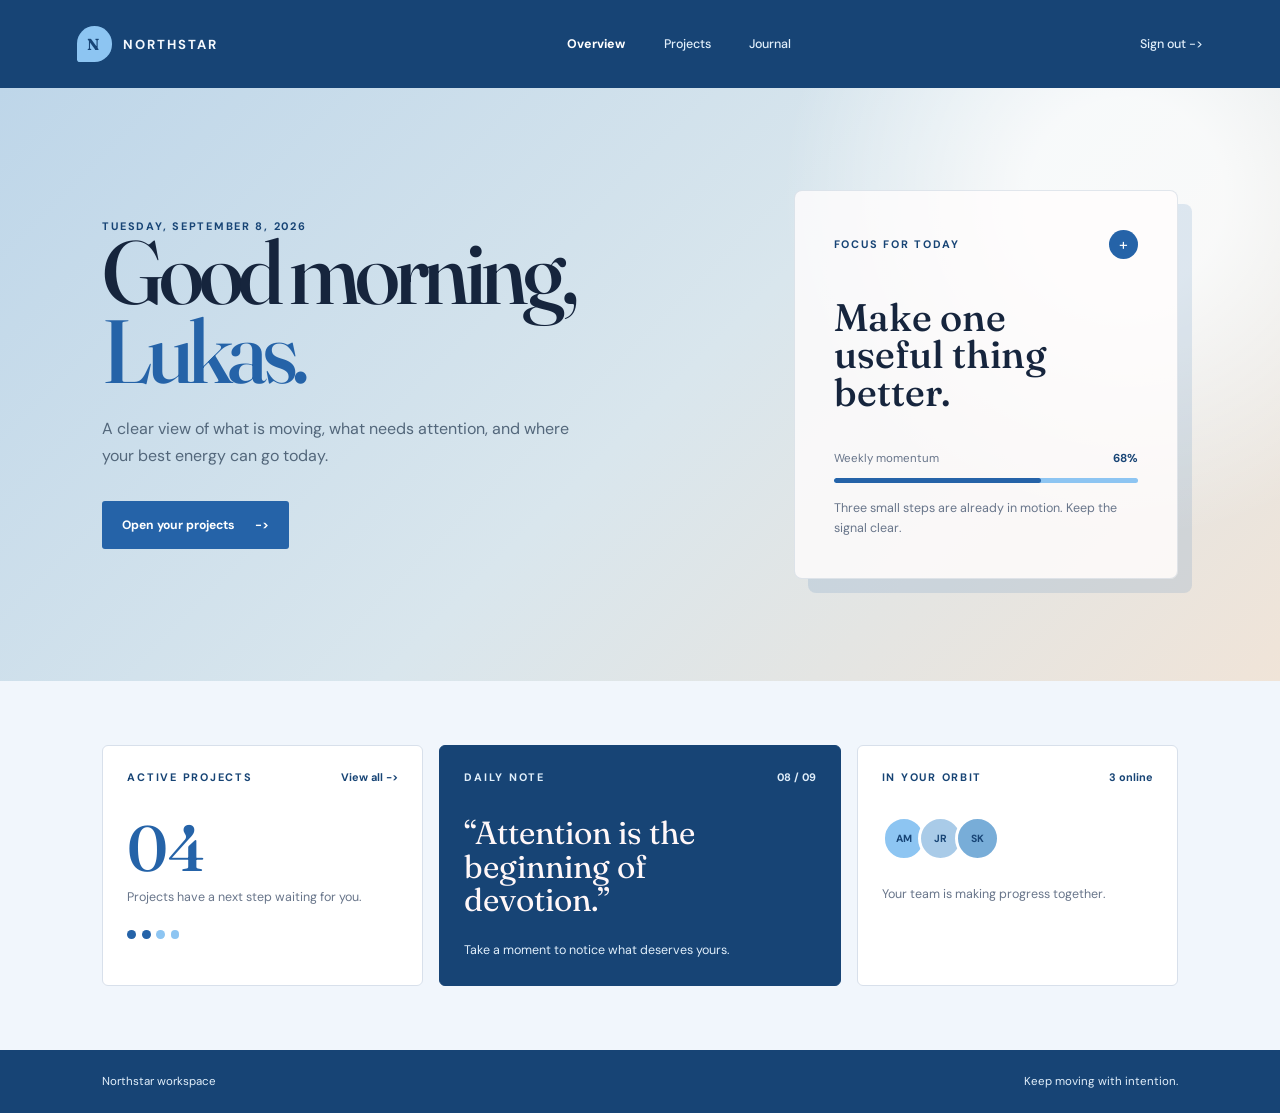
==== home.html @ 4fd85d39 "update" ====
<!DOCTYPE html>
<html lang="en">
<head>
    <meta charset="UTF-8">
    <meta name="viewport" content="width=device-width, initial-scale=1.0">
    <meta name="description" content="Your Northstar workspace dashboard.">
    <title>Workspace | Northstar</title>
    <link rel="stylesheet" href="home.css">
</head>
<body>
    <header class="home-header">
        <a class="brand" href="home.html" aria-label="Northstar workspace">
            <span class="brand-mark">N</span>
            <span>Northstar</span>
        </a>
        <nav class="home-nav" aria-label="Workspace navigation">
            <a class="active" href="#overview">Overview</a>
            <a href="#projects">Projects</a>
            <a href="#journal">Journal</a>
        </nav>
        <a class="profile-link" href="index.html">Sign out <span aria-hidden="true">-&gt;</span></a>
    </header>

    <main>
        <section class="home-hero" id="overview">
            <div class="hero-copy">
                <p class="eyebrow">Tuesday, September 8, 2026</p>
                <h1>Good morning,<br><em>Lukas.</em></h1>
                <p class="hero-text">A clear view of what is moving, what needs attention, and where your best energy can go today.</p>
                <a class="primary-action" href="#projects">Open your projects <span aria-hidden="true">-&gt;</span></a>
            </div>
            <div class="focus-card">
                <div class="focus-card-top">
                    <span class="card-label">Focus for today</span>
                    <span class="focus-icon" aria-hidden="true">+</span>
                </div>
                <h2>Make one useful thing better.</h2>
                <div class="progress-row">
                    <span>Weekly momentum</span>
                    <strong>68%</strong>
                </div>
                <div class="progress-track"><span></span></div>
                <p>Three small steps are already in motion. Keep the signal clear.</p>
            </div>
        </section>

        <section class="overview-grid" id="projects" aria-label="Workspace overview">
            <article class="overview-card project-card">
                <div class="card-heading">
                    <span class="card-label">Active projects</span>
                    <a href="#projects" aria-label="View all projects">View all <span aria-hidden="true">-&gt;</span></a>
                </div>
                <strong class="big-number">04</strong>
                <p>Projects have a next step waiting for you.</p>
                <div class="project-lines" aria-hidden="true"><span></span><span></span><span></span><span></span></div>
            </article>
            <article class="overview-card journal-card" id="journal">
                <div class="card-heading">
                    <span class="card-label">Daily note</span>
                    <span class="date-mark">08 / 09</span>
                </div>
                <blockquote>“Attention is the beginning of devotion.”</blockquote>
                <p>Take a moment to notice what deserves yours.</p>
            </article>
            <article class="overview-card people-card">
                <div class="card-heading">
                    <span class="card-label">In your orbit</span>
                    <span class="online-dot">3 online</span>
                </div>
                <div class="avatars" aria-label="Three team members online"><span>AM</span><span>JR</span><span>SK</span></div>
                <p>Your team is making progress together.</p>
            </article>
        </section>
    </main>

    <footer class="home-footer">
        <span>Northstar workspace</span>
        <span>Keep moving with intention.</span>
    </footer>
</body>
</html>
---- home.css ----
@import url('https://fonts.googleapis.com/css2?family=DM+Sans:wght@400;500;700&family=Fraunces:opsz,wght@9..144,500;9..144,600&display=swap');

:root {
    --ink: #16253d;
    --muted: #68758a;
    --paper: #f1f6fc;
    --panel: #ffffff;
    --red: #2563a8;
    --red-dark: #174475;
    --blush: #8dc5f2;
    --line: #d8e0eb;
}

* {
    box-sizing: border-box;
}

html {
    scroll-behavior: smooth;
}

body {
    min-height: 100vh;
    margin: 0;
    color: var(--ink);
    background: var(--paper);
    font-family: 'DM Sans', Arial, sans-serif;
}

.home-header {
    display: flex;
    align-items: center;
    justify-content: space-between;
    min-height: 5.5rem;
    padding: 1.25rem clamp(1.5rem, 6vw, 6rem);
    background: var(--red-dark);
}

.brand {
    display: flex;
    align-items: center;
    gap: 0.7rem;
    color: #f4f8fd;
    font-size: 0.82rem;
    font-weight: 700;
    letter-spacing: 0.15em;
    text-decoration: none;
    text-transform: uppercase;
}

.brand-mark {
    display: grid;
    width: 2.2rem;
    height: 2.2rem;
    place-items: center;
    color: var(--red-dark);
    background: var(--blush);
    border-radius: 50% 50% 50% 8%;
    font-family: 'Fraunces', Georgia, serif;
    font-size: 1rem;
}

.home-nav {
    display: flex;
    gap: clamp(1rem, 3vw, 2.5rem);
}

.home-nav a,
.profile-link {
    color: #e1effb;
    font-size: 0.78rem;
    font-weight: 500;
    text-decoration: none;
}

.home-nav a.active {
    color: #fff;
    font-weight: 700;
}

.home-nav a:hover,
.home-nav a:focus-visible,
.profile-link:hover,
.profile-link:focus-visible {
    color: #fff;
    text-decoration: underline;
}

.home-hero {
    display: grid;
    grid-template-columns: minmax(0, 1fr) minmax(280px, 0.65fr);
    align-items: center;
    gap: clamp(2rem, 8vw, 9rem);
    min-height: 31rem;
    padding: clamp(4rem, 8vw, 8rem) clamp(1.5rem, 8vw, 9rem);
    background:
        radial-gradient(circle at 88% 18%, rgba(255, 255, 255, 0.78) 0 8%, transparent 28%),
        linear-gradient(135deg, #bed6e9 0%, #d9e6ed 52%, #f0e4d8 100%);
}

.hero-copy {
    max-width: 42rem;
}

.eyebrow,
.card-label {
    margin: 0;
    color: var(--red-dark);
    font-size: 0.68rem;
    font-weight: 700;
    letter-spacing: 0.16em;
    text-transform: uppercase;
}

h1,
h2,
h3,
p {
    margin-top: 0;
}

h1 {
    max-width: 9ch;
    margin-bottom: 1.5rem;
    font-family: 'Fraunces', Georgia, serif;
    font-size: clamp(3.5rem, 7vw, 7rem);
    font-weight: 500;
    line-height: 0.88;
    letter-spacing: -0.06em;
}

h1 em {
    color: var(--red);
    font-style: normal;
}

.hero-text {
    max-width: 30rem;
    margin-bottom: 2rem;
    color: #53677b;
    font-size: 1rem;
    line-height: 1.7;
}

.primary-action {
    display: inline-flex;
    align-items: center;
    gap: 1.2rem;
    padding: 1rem 1.25rem;
    color: #fff;
    background: var(--red);
    border-radius: 3px;
    font-size: 0.76rem;
    font-weight: 700;
    text-decoration: none;
    transition: background 0.2s, transform 0.2s;
}

.primary-action:hover,
.primary-action:focus-visible {
    background: var(--red-dark);
    transform: translateY(-2px);
}

.focus-card {
    padding: clamp(1.5rem, 3vw, 2.5rem);
    background: rgba(255, 253, 253, 0.8);
    border: 1px solid rgba(23, 68, 117, 0.12);
    border-radius: 8px;
    box-shadow: 14px 14px 0 rgba(37, 99, 168, 0.13);
}

.focus-card-top,
.card-heading,
.progress-row {
    display: flex;
    align-items: center;
    justify-content: space-between;
    gap: 1rem;
}

.focus-icon {
    display: grid;
    width: 1.8rem;
    height: 1.8rem;
    place-items: center;
    color: #fff;
    background: var(--red);
    border-radius: 50%;
}

.focus-card h2 {
    max-width: 9ch;
    margin: 2.5rem 0;
    font-family: 'Fraunces', Georgia, serif;
    font-size: clamp(2rem, 3vw, 3rem);
    font-weight: 500;
    line-height: 0.98;
}

.progress-row {
    color: var(--muted);
    font-size: 0.72rem;
}

.progress-row strong {
    color: var(--red-dark);
}

.progress-track {
    height: 0.35rem;
    margin: 0.7rem 0 1rem;
    overflow: hidden;
    background: var(--blush);
    border-radius: 999px;
}

.progress-track span {
    display: block;
    width: 68%;
    height: 100%;
    background: var(--red);
    border-radius: inherit;
}

.focus-card p,
.overview-card p {
    margin: 0;
    color: var(--muted);
    font-size: 0.78rem;
    line-height: 1.6;
}

.overview-grid {
    display: grid;
    grid-template-columns: 1fr 1.25fr 1fr;
    gap: 1rem;
    padding: clamp(2rem, 5vw, 5rem) clamp(1.5rem, 8vw, 9rem);
    background: var(--paper);
}

.overview-card {
    min-height: 14rem;
    padding: 1.5rem;
    background: var(--panel);
    border: 1px solid var(--line);
    border-radius: 6px;
}

.overview-card .card-heading {
    margin-bottom: 2rem;
}

.card-heading a,
.date-mark,
.online-dot {
    color: var(--red-dark);
    font-size: 0.68rem;
    font-weight: 700;
    text-decoration: none;
}

.big-number {
    display: block;
    margin-bottom: 0.5rem;
    color: var(--red);
    font-family: 'Fraunces', Georgia, serif;
    font-size: 4rem;
    font-weight: 500;
    line-height: 1;
}

.project-lines {
    display: flex;
    gap: 0.35rem;
    margin-top: 1.4rem;
}

.project-lines span {
    width: 0.55rem;
    height: 0.55rem;
    background: var(--blush);
    border-radius: 50%;
}

.project-lines span:first-child,
.project-lines span:nth-child(2) {
    background: var(--red);
}

.journal-card {
    background: var(--red-dark);
    border-color: var(--red-dark);
}

.journal-card .card-label,
.journal-card .date-mark,
.journal-card p {
    color: #e1effb;
}

.journal-card blockquote {
    max-width: 17rem;
    margin: 0 0 1.5rem;
    color: #fff7f8;
    font-family: 'Fraunces', Georgia, serif;
    font-size: clamp(1.5rem, 2.5vw, 2.15rem);
    line-height: 1.05;
}

.avatars {
    display: flex;
    margin: 0.5rem 0 1.5rem;
}

.avatars span {
    display: grid;
    width: 2.8rem;
    height: 2.8rem;
    margin-right: -0.5rem;
    place-items: center;
    color: var(--red-dark);
    background: var(--blush);
    border: 3px solid var(--panel);
    border-radius: 50%;
    font-size: 0.65rem;
    font-weight: 700;
}

.avatars span:nth-child(2) { background: #a9cbe8; }
.avatars span:nth-child(3) { background: #78add8; }

.home-footer {
    display: flex;
    justify-content: space-between;
    padding: 1.5rem clamp(1.5rem, 8vw, 9rem);
    color: #e1effb;
    background: var(--red-dark);
    font-size: 0.72rem;
}

@media (max-width: 760px) {
    .home-header {
        flex-wrap: wrap;
        gap: 1rem;
        padding: 1rem 1.5rem;
    }

    .home-nav {
        order: 3;
        width: 100%;
        justify-content: space-between;
    }

    .profile-link {
        font-size: 0.7rem;
    }

    .home-hero {
        grid-template-columns: 1fr;
        gap: 3rem;
        padding: 4rem 1.5rem 5rem;
    }

    h1 {
        font-size: clamp(3.5rem, 16vw, 5.5rem);
    }

    .overview-grid {
        grid-template-columns: 1fr;
        padding: 2rem 1.5rem 4rem;
    }

    .home-footer {
        flex-direction: column;
        gap: 0.5rem;
    }
}
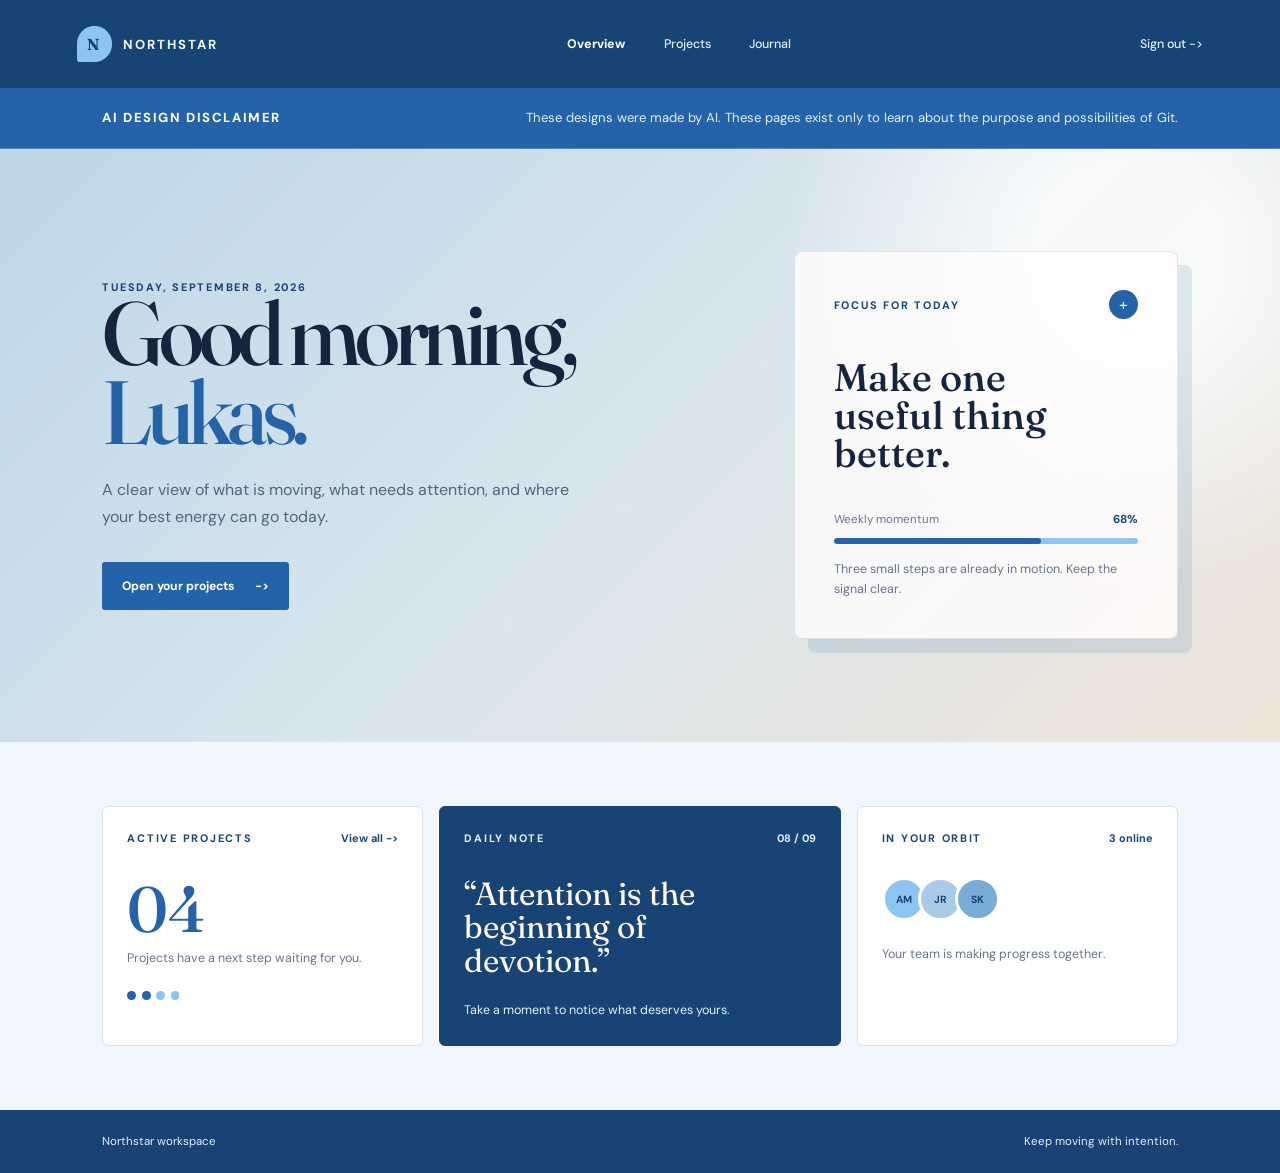
==== commit 74bc1e50: "Added a disclosure about the use of AI in this Repo" ====
--- a/home.html
+++ b/home.html
@@ -22,6 +22,10 @@
     </header>
 
     <main>
+        <aside class="ai-disclaimer" aria-label="Disclaimer">
+            <strong>AI design disclaimer</strong>
+            <p>These designs were made by AI. These pages exist only to learn about the purpose and possibilities of Git.</p>
+        </aside>
         <section class="home-hero" id="overview">
             <div class="hero-copy">
                 <p class="eyebrow">Tuesday, September 8, 2026</p>
--- a/home.css
+++ b/home.css
@@ -34,6 +34,32 @@
     min-height: 5.5rem;
     padding: 1.25rem clamp(1.5rem, 6vw, 6rem);
     background: var(--red-dark);
+}
+
+.ai-disclaimer {
+    display: flex;
+    align-items: baseline;
+    justify-content: space-between;
+    gap: 2rem;
+    padding: 1.25rem clamp(1.5rem, 8vw, 9rem);
+    color: #fff;
+    background: var(--red);
+    border-bottom: 1px solid rgba(255, 255, 255, 0.22);
+}
+
+.ai-disclaimer strong {
+    flex: 0 0 auto;
+    font-size: 0.82rem;
+    letter-spacing: 0.12em;
+    text-transform: uppercase;
+}
+
+.ai-disclaimer p {
+    max-width: 48rem;
+    margin: 0;
+    color: #e1effb;
+    font-size: 0.82rem;
+    line-height: 1.5;
 }
 
 .brand {
@@ -340,6 +366,13 @@
 }
 
 @media (max-width: 760px) {
+    .ai-disclaimer {
+        align-items: flex-start;
+        flex-direction: column;
+        gap: 0.45rem;
+        padding: 1.1rem 1.5rem;
+    }
+
     .home-header {
         flex-wrap: wrap;
         gap: 1rem;
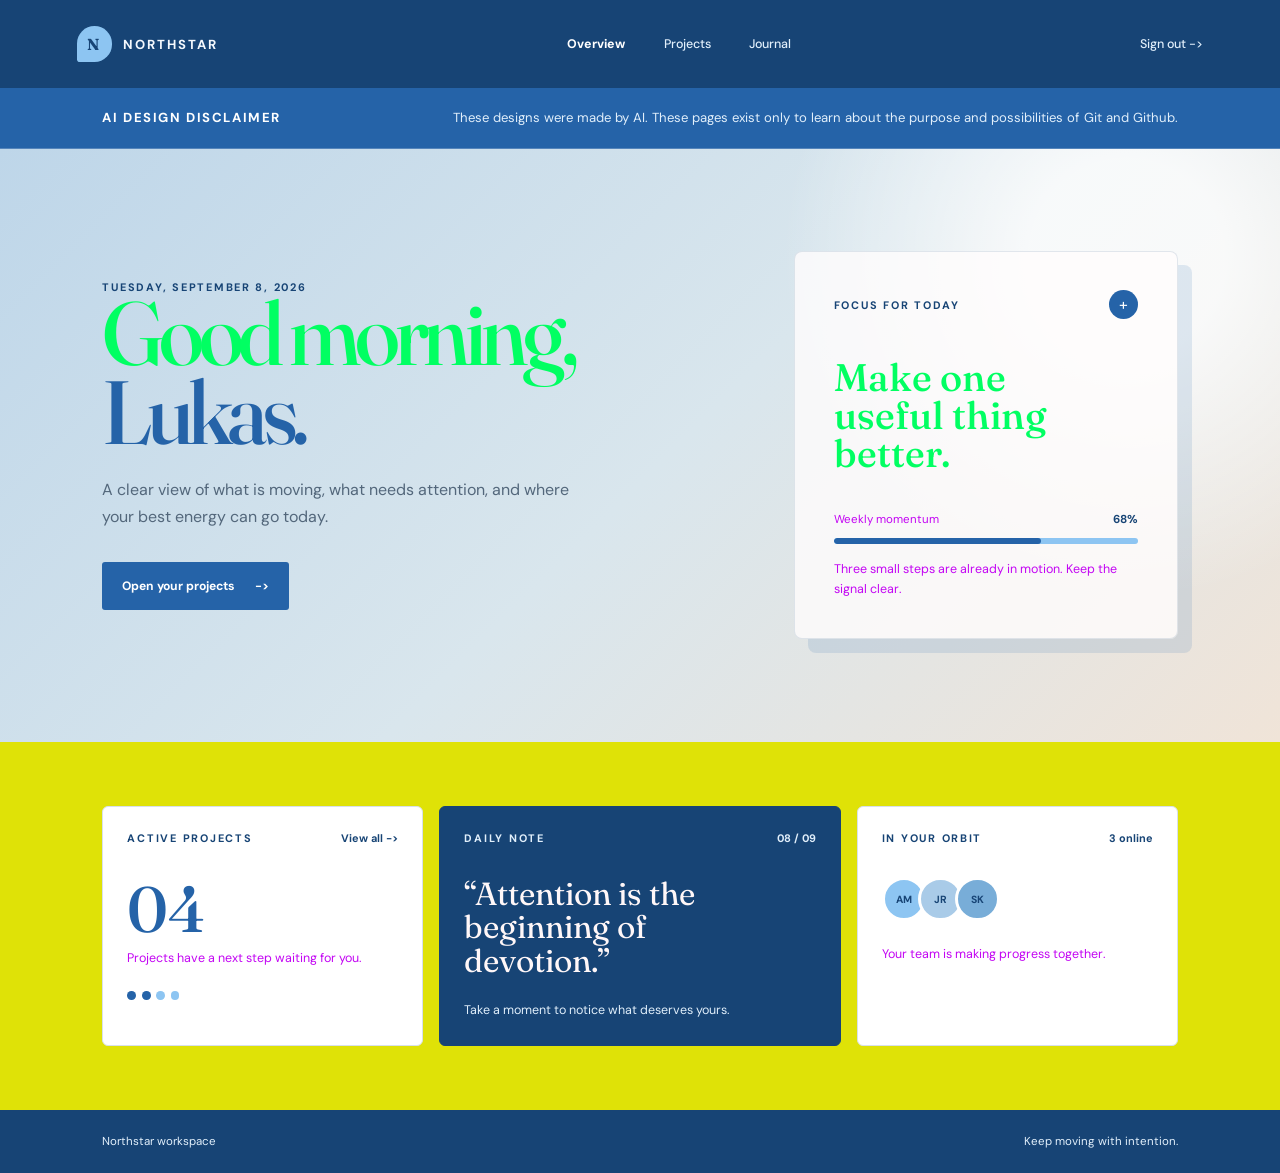
==== commit 68f558f5: "Made the pages adaptable to different screen sizes" ====
--- a/home.html
+++ b/home.html
@@ -24,7 +24,7 @@
     <main>
         <aside class="ai-disclaimer" aria-label="Disclaimer">
             <strong>AI design disclaimer</strong>
-            <p>These designs were made by AI. These pages exist only to learn about the purpose and possibilities of Git.</p>
+            <p>These designs were made by AI. These pages exist only to learn about the purpose and possibilities of Git and Github.</p>
         </aside>
         <section class="home-hero" id="overview">
             <div class="hero-copy">
--- a/home.css
+++ b/home.css
@@ -1,9 +1,9 @@
 @import url('https://fonts.googleapis.com/css2?family=DM+Sans:wght@400;500;700&family=Fraunces:opsz,wght@9..144,500;9..144,600&display=swap');
 
 :root {
-    --ink: #16253d;
-    --muted: #68758a;
-    --paper: #f1f6fc;
+    --ink: #01ff62;
+    --muted: #c305f3;
+    --paper: #dfe207;
     --panel: #ffffff;
     --red: #2563a8;
     --red-dark: #174475;
@@ -124,6 +124,12 @@
         linear-gradient(135deg, #bed6e9 0%, #d9e6ed 52%, #f0e4d8 100%);
 }
 
+.hero-copy,
+.focus-card,
+.overview-card {
+    min-width: 0;
+}
+
 .hero-copy {
     max-width: 42rem;
 }
@@ -259,7 +265,7 @@
 
 .overview-grid {
     display: grid;
-    grid-template-columns: 1fr 1.25fr 1fr;
+    grid-template-columns: minmax(0, 1fr) minmax(0, 1.25fr) minmax(0, 1fr);
     gap: 1rem;
     padding: clamp(2rem, 5vw, 5rem) clamp(1.5rem, 8vw, 9rem);
     background: var(--paper);
@@ -409,3 +415,29 @@
         gap: 0.5rem;
     }
 }
+
+@media (max-width: 900px) and (min-width: 761px) {
+    .home-header {
+        padding-right: 2rem;
+        padding-left: 2rem;
+    }
+
+    .home-hero {
+        grid-template-columns: 1fr;
+        gap: 3rem;
+        padding: 4rem 2rem 5rem;
+    }
+
+    .focus-card {
+        width: min(100%, 34rem);
+    }
+
+    .overview-grid {
+        grid-template-columns: repeat(2, minmax(0, 1fr));
+        padding: 3rem 2rem;
+    }
+
+    .journal-card {
+        grid-column: span 2;
+    }
+}
